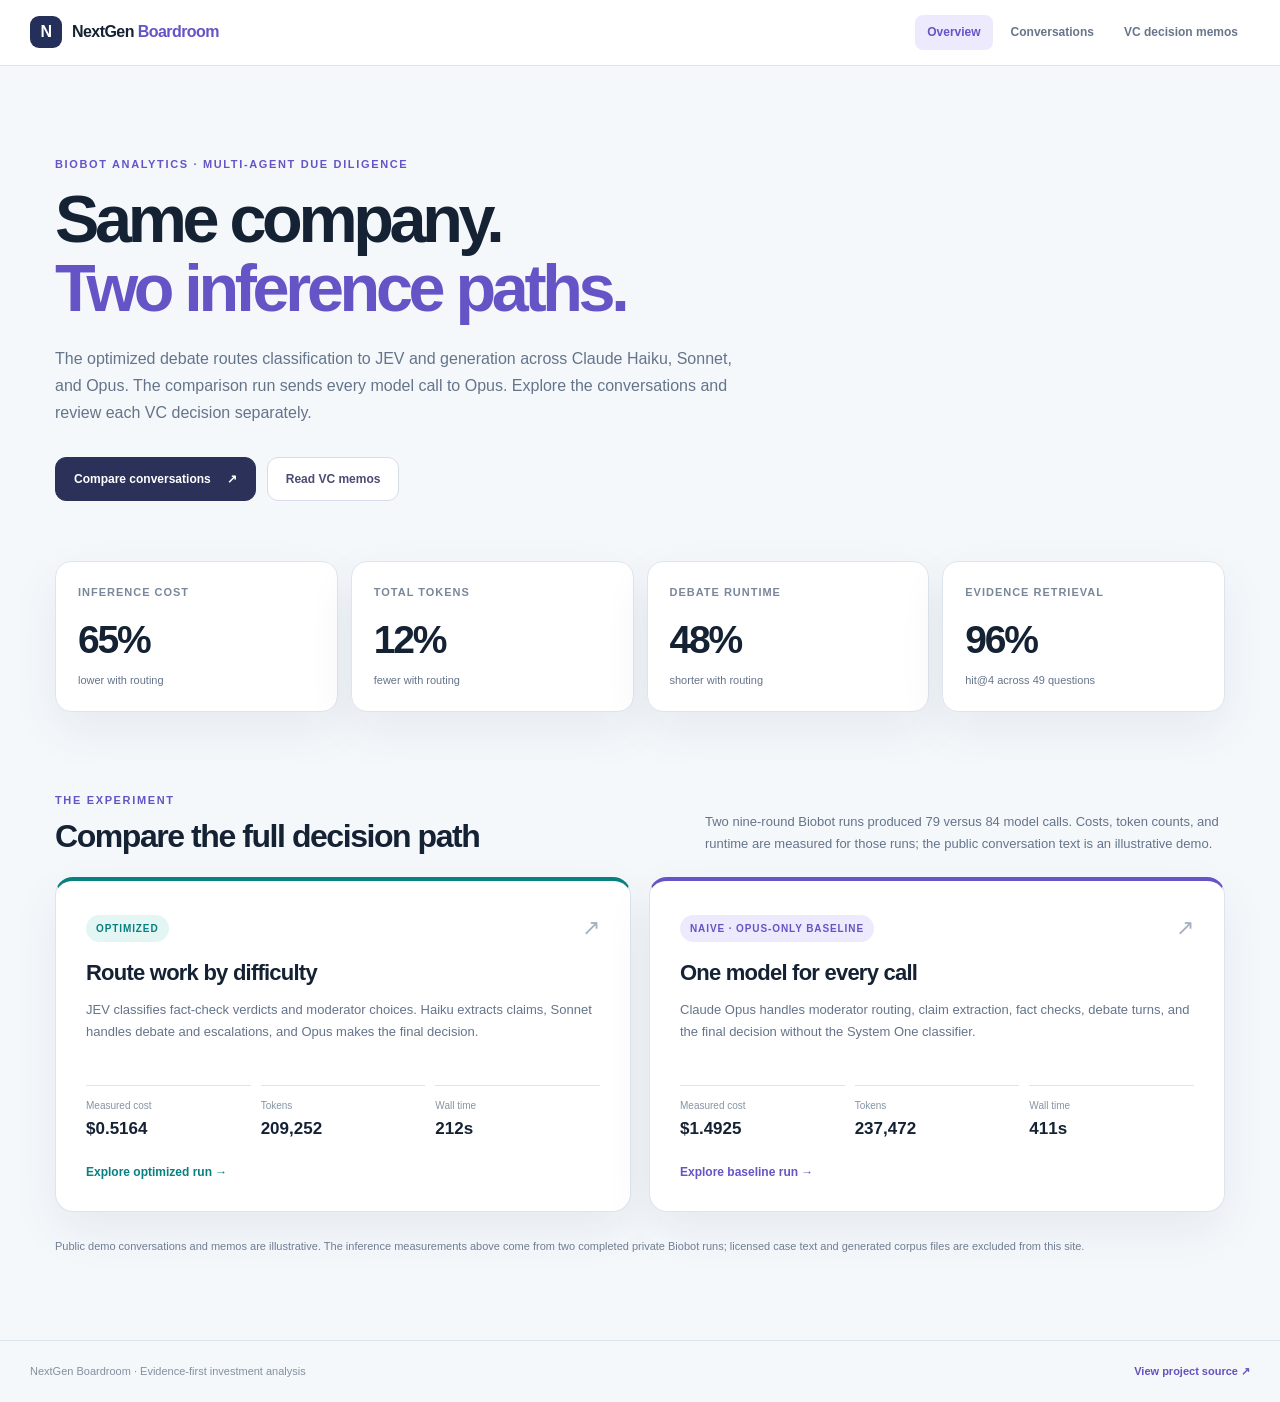
==== web/index.html @ d2ac89bc "Move licensed case assets outside published site and compare Biobot runs" ====
<!doctype html>
<html lang="en">
<head>
  <meta charset="utf-8">
  <meta name="viewport" content="width=device-width, initial-scale=1">
  <meta name="description" content="Compare optimized and Opus-only multi-agent investment debates for Biobot Analytics.">
  <title>NextGen Boardroom · Biobot comparison</title>
  <link rel="stylesheet" href="style.css">
</head>
<body>
  <header class="site-header">
    <div class="header-inner">
      <a class="brand" href="index.html"><span class="brand-mark">N</span><span>NextGen <b>Boardroom</b></span></a>
      <nav aria-label="Main navigation"><a class="active" href="index.html">Overview</a><a href="biobot.html">Conversations</a><a href="decision-memo.html">VC decision memos</a></nav>
    </div>
  </header>
  <main class="layout">
    <section class="hero">
      <div class="eyebrow">BIOBOT ANALYTICS · MULTI-AGENT DUE DILIGENCE</div>
      <h1>Same company.<br><span>Two inference paths.</span></h1>
      <p>The optimized debate routes classification to JEV and generation across Claude Haiku, Sonnet, and Opus. The comparison run sends every model call to Opus. Explore the conversations and review each VC decision separately.</p>
      <div class="hero-actions"><a class="button primary" href="biobot.html">Compare conversations <span aria-hidden="true">↗</span></a><a class="button secondary" href="decision-memo.html">Read VC memos</a></div>
    </section>
    <section class="metrics-grid" aria-label="Measured inference comparison">
      <div class="metric"><span>Inference cost</span><strong>65%</strong><small>lower with routing</small></div>
      <div class="metric"><span>Total tokens</span><strong>12%</strong><small>fewer with routing</small></div>
      <div class="metric"><span>Debate runtime</span><strong>48%</strong><small>shorter with routing</small></div>
      <div class="metric"><span>Evidence retrieval</span><strong>96%</strong><small>hit@4 across 49 questions</small></div>
    </section>
    <section class="section-intro"><div><div class="eyebrow">THE EXPERIMENT</div><h2>Compare the full decision path</h2></div><p>Two nine-round Biobot runs produced 79 versus 84 model calls. Costs, token counts, and runtime are measured for those runs; the public conversation text is an illustrative demo.</p></section>
    <section class="path-grid" aria-label="Inference profiles">
      <article class="path-card optimized"><div class="path-top"><span class="tag">OPTIMIZED</span><span class="path-icon" aria-hidden="true">↗</span></div><h3>Route work by difficulty</h3><p>JEV classifies fact-check verdicts and moderator choices. Haiku extracts claims, Sonnet handles debate and escalations, and Opus makes the final decision.</p><div class="path-stats"><div><span>Measured cost</span><b>$0.5164</b></div><div><span>Tokens</span><b>209,252</b></div><div><span>Wall time</span><b>212s</b></div></div><a href="biobot.html#optimized">Explore optimized run →</a></article>
      <article class="path-card baseline"><div class="path-top"><span class="tag">NAIVE · OPUS-ONLY BASELINE</span><span class="path-icon" aria-hidden="true">↗</span></div><h3>One model for every call</h3><p>Claude Opus handles moderator routing, claim extraction, fact checks, debate turns, and the final decision without the System One classifier.</p><div class="path-stats"><div><span>Measured cost</span><b>$1.4925</b></div><div><span>Tokens</span><b>237,472</b></div><div><span>Wall time</span><b>411s</b></div></div><a href="biobot.html#naive">Explore baseline run →</a></article>
    </section>
    <p class="disclosure">Public demo conversations and memos are illustrative. The inference measurements above come from two completed private Biobot runs; licensed case text and generated corpus files are excluded from this site.</p>
  </main>
  <footer class="site-footer"><span>NextGen Boardroom · Evidence-first investment analysis</span><a href="https://github.com/IshaPatro/MultiAgentsForMarketSizing">View project source ↗</a></footer>
</body>
</html>
---- web/style.css ----
:root{--ink:#142234;--muted:#64748b;--line:#dce5ee;--paper:#f5f8fb;--white:#fff;--violet:#6454c6;--violet-soft:#eeeafe;--teal:#087f81;--teal-soft:#e3f6f3;--shadow:0 18px 48px rgba(25,47,78,.07)}
*{box-sizing:border-box}
html{scroll-behavior:smooth}
body{margin:0;background:var(--paper);color:var(--ink);font:14px/1.55 Inter,ui-sans-serif,-apple-system,BlinkMacSystemFont,"Segoe UI",sans-serif}
a{color:inherit;text-decoration:none}a:hover{text-decoration:underline}
button,input,select{font:inherit}
.site-header{position:sticky;top:0;z-index:10;background:#ffffffed;backdrop-filter:blur(12px);border-bottom:1px solid var(--line)}
.header-inner{max-width:1510px;margin:auto;padding:15px 30px;display:flex;align-items:center;justify-content:space-between;gap:20px}
.brand{display:inline-flex;align-items:center;gap:10px;font-weight:750;font-size:16px;letter-spacing:-.035em;white-space:nowrap}
.brand b{color:var(--violet)}.brand-mark{display:grid;place-items:center;width:32px;height:32px;border-radius:9px;background:#25305a;color:white;font-weight:850}
nav{display:flex;align-items:center;gap:6px}nav a{font-size:12px;font-weight:700;color:#68768b;padding:8px 12px;border-radius:8px;white-space:nowrap}nav a:hover,nav a.active{color:var(--violet);background:var(--violet-soft);text-decoration:none}
.layout{max-width:1230px;margin:auto;padding:0 30px 84px}.layout.wide{max-width:1510px}
.hero{padding:90px 0 60px;max-width:780px}.eyebrow{font-size:11px;letter-spacing:.15em;text-transform:uppercase;font-weight:850;color:var(--violet)}
h1{font-size:clamp(43px,5.2vw,74px);line-height:1.04;letter-spacing:-.065em;margin:12px 0 22px}h1 span{color:var(--violet)}h2{font-size:32px;letter-spacing:-.045em;line-height:1.2;margin:8px 0 0}h3{font-size:22px;letter-spacing:-.035em;line-height:1.2;margin:15px 0 12px}
p{margin:0}.hero p,.page-intro p{max-width:700px;color:var(--muted);font-size:16px;line-height:1.7}
.hero-actions{display:flex;flex-wrap:wrap;gap:11px;margin-top:30px}.button{display:inline-flex;align-items:center;justify-content:center;gap:16px;padding:12px 18px;border-radius:11px;font-size:12px;font-weight:800;border:1px solid #d7dceb}.button:hover{text-decoration:none;transform:translateY(-1px)}.button.primary{background:#2c3159;color:white;border-color:#2c3159}.button.secondary{background:white;color:#4b4b73}
.metrics-grid{display:grid;grid-template-columns:repeat(4,1fr);gap:13px}.metric{background:white;border:1px solid var(--line);border-radius:16px;padding:22px;box-shadow:var(--shadow)}.metric span,.metric small{display:block}.metric span{font-size:11px;color:#79879a;text-transform:uppercase;letter-spacing:.09em;font-weight:800}.metric strong{display:block;font-size:39px;letter-spacing:-.055em;margin:9px 0 1px}.metric small{font-size:11px;color:var(--muted)}
.section-intro{display:flex;justify-content:space-between;align-items:end;gap:30px;margin:80px 0 22px}.section-intro p{max-width:520px;color:var(--muted);font-size:13px;line-height:1.7}
.path-grid,.comparison-grid{display:grid;grid-template-columns:repeat(2,minmax(0,1fr));gap:18px}.path-card,.run-panel,.memo-panel{background:white;border:1px solid var(--line);border-radius:18px;box-shadow:var(--shadow)}.path-card{padding:30px;min-height:335px;display:flex;flex-direction:column}.path-card.optimized,.run-panel.optimized,.memo-panel.optimized{border-top:4px solid var(--teal)}.path-card.baseline,.run-panel.baseline,.memo-panel.baseline{border-top:4px solid var(--violet)}.path-top{display:flex;align-items:center;justify-content:space-between}.tag{display:inline-block;border-radius:100px;background:var(--teal-soft);color:var(--teal);padding:6px 10px;font-size:10px;letter-spacing:.09em;font-weight:850}.baseline .tag{background:var(--violet-soft);color:var(--violet)}.path-icon{font-size:22px;color:#a5b1c1}.path-card p{color:var(--muted);font-size:13px;line-height:1.7}.path-stats{display:grid;grid-template-columns:repeat(3,1fr);gap:10px;margin-top:auto;padding:25px 0 20px}.path-stats div{border-top:1px solid var(--line);padding-top:12px}.path-stats span,.path-stats b{display:block}.path-stats span{font-size:10px;color:#8794a4}.path-stats b{font-size:17px;margin-top:3px}.path-card>a{font-size:12px;color:var(--violet);font-weight:800}.optimized.path-card>a{color:var(--teal)}
.disclosure{font-size:11px;color:#6f7e91;line-height:1.6}.layout>.disclosure:last-child{margin-top:26px}.banner{background:#eaf0f7;border:1px solid #d8e3ee;border-radius:11px;padding:12px 16px;margin:0 0 23px}
.site-footer{border-top:1px solid var(--line);padding:22px 30px;max-width:1510px;margin:auto;display:flex;align-items:center;justify-content:space-between;gap:20px;color:#8390a0;font-size:11px}.site-footer a{color:#6253bd;font-weight:750}
.page-intro{display:flex;justify-content:space-between;align-items:end;gap:30px;padding:62px 0 35px}.page-intro h1{font-size:clamp(38px,4.2vw,62px);margin-bottom:15px}.page-intro .button{flex:none}
.compare-controls{display:flex;align-items:center;gap:10px;margin:0 0 18px}.compare-controls label{font-size:11px;color:#6f7f92;font-weight:800}.compare-controls input,.compare-controls select{background:white;border:1px solid #cfdbe7;border-radius:9px;padding:9px 11px;color:var(--ink);outline:none}.compare-controls input{min-width:260px;flex:1}.compare-controls input:focus,.compare-controls select:focus{border-color:var(--violet);box-shadow:0 0 0 3px #6454c621}
.run-panel,.memo-panel{min-width:0;padding:24px}.run-heading{position:sticky;top:64px;z-index:2;margin:-24px -24px 20px;padding:22px 24px 17px;background:#fff;border-bottom:1px solid var(--line);border-radius:14px 14px 0 0}.run-heading h2{font-size:25px;margin:9px 0 6px}.run-heading p{color:var(--muted);font-size:12px}.run-metrics{display:grid;grid-template-columns:repeat(3,1fr);gap:8px;margin-top:16px}.run-metrics div{background:#f4f7fa;border-radius:8px;padding:9px 10px}.run-metrics span,.run-metrics b{display:block}.run-metrics span{color:#8997a7;text-transform:uppercase;font-weight:800;letter-spacing:.06em;font-size:9px}.run-metrics b{font-size:14px;margin-top:2px}
.round-title{display:flex;align-items:center;gap:10px;color:#8290a1;font-size:10px;font-weight:850;letter-spacing:.11em;text-transform:uppercase;margin:25px 0 13px}.round-title:after{content:"";height:1px;background:var(--line);flex:1}
.turn{border:1px solid #e3e9ef;border-radius:12px;padding:14px 15px;margin-bottom:10px;background:#fff}.turn[data-role="VC"]{background:#f5f9fa}.turn[data-role="DEVIL"]{background:#fff7f6}.turn[data-role="VC ASSISTANT"]{background:#f6faf4}.turn-header{display:flex;align-items:center;flex-wrap:wrap;gap:7px;margin-bottom:8px}.role-badge{font-size:10px;font-weight:850;letter-spacing:.04em;color:#fff;background:#597381;border-radius:6px;padding:3px 6px}.turn[data-role="CEO"] .role-badge{background:#6e5bc5}.turn[data-role="CFO"] .role-badge{background:#b28435}.turn[data-role="CTO"] .role-badge{background:#3974ae}.turn[data-role="DEVIL"] .role-badge{background:#cc6873}.turn[data-role="VC ASSISTANT"] .role-badge{background:#48916e}.turn-header .to,.turn-header .seq{color:#8794a4;font-size:10px}.turn-header .seq{margin-left:auto}.turn p{font-size:12px;color:#33445a;line-height:1.7;white-space:pre-wrap}.turn .topic{font-size:10px;color:#7c6cc5;font-weight:800;margin-bottom:7px}.turn details{border-top:1px solid var(--line);margin-top:10px;padding-top:9px;color:#64738a;font-size:11px}.turn summary{cursor:pointer;font-weight:800;color:#506079}.turn ul{margin:7px 0 0;padding-left:18px}.turn li{margin-bottom:5px}.verdict{font-size:10px;font-weight:850;text-transform:uppercase}.verdict.supported{color:#168966}.verdict.unverifiable{color:#a8782f}.verdict.contradicted,.verdict.miscalculated{color:#c94e60}.empty{padding:35px;background:#f8fafc;border:1px dashed #cad7e2;border-radius:12px;text-align:center;color:#79899b;font-size:12px}
.memo-panel{padding:28px}.memo-header{display:flex;align-items:start;justify-content:space-between;gap:16px;border-bottom:1px solid var(--line);padding-bottom:19px}.memo-header h2{font-size:26px}.memo-header p{font-size:11px;color:var(--muted);margin-top:5px}.decision-pill{border-radius:10px;padding:8px 11px;background:#e9f5f0;color:#15815e;font-weight:850;font-size:12px;text-transform:uppercase}.memo-section{margin-top:24px}.memo-section h3{font-size:14px;margin:0 0 10px;letter-spacing:0}.memo-section p,.memo-section li{color:#53647a;font-size:12px;line-height:1.7}.memo-section ul{padding-left:18px;margin:0}.memo-section li{margin-bottom:6px}.score-list{display:grid;gap:9px}.score-row{display:grid;grid-template-columns:120px 1fr 32px;align-items:center;gap:9px;font-size:11px;color:#5e6e83}.score-track{height:6px;border-radius:8px;background:#e9edf3;overflow:hidden}.score-track i{display:block;height:100%;background:var(--teal);border-radius:8px}.baseline .score-track i{background:var(--violet)}.memo-summary{padding:14px 16px;border-radius:10px;background:#f5f8fb;border:1px solid #e8edf2}.memo-summary strong{display:block;font-size:12px;margin-bottom:6px}.memo-summary p{font-size:12px;color:#53647a;line-height:1.7}
@media(max-width:950px){.metrics-grid{grid-template-columns:repeat(2,1fr)}.comparison-grid{grid-template-columns:1fr}.run-heading{position:static}.page-intro,.section-intro{align-items:start;flex-direction:column}.page-intro{padding-top:45px}}
@media(max-width:650px){.header-inner{padding:12px 17px;align-items:start;flex-direction:column;gap:8px}nav{width:100%;overflow-x:auto}nav a{font-size:11px;padding:6px 9px}.layout{padding:0 17px 56px}.hero{padding:57px 0 36px}h1{font-size:42px}.hero p,.page-intro p{font-size:14px}.metrics-grid,.path-grid{grid-template-columns:1fr}.metric{padding:17px}.section-intro{margin-top:55px}.compare-controls{flex-wrap:wrap}.compare-controls input{min-width:100%;order:1}.compare-controls select{order:2}.compare-controls label[for="role-filter"]{order:2}.run-panel,.memo-panel{padding:18px}.run-heading{margin:-18px -18px 20px;padding:18px}.site-footer{padding:20px 17px;align-items:start;flex-direction:column}}
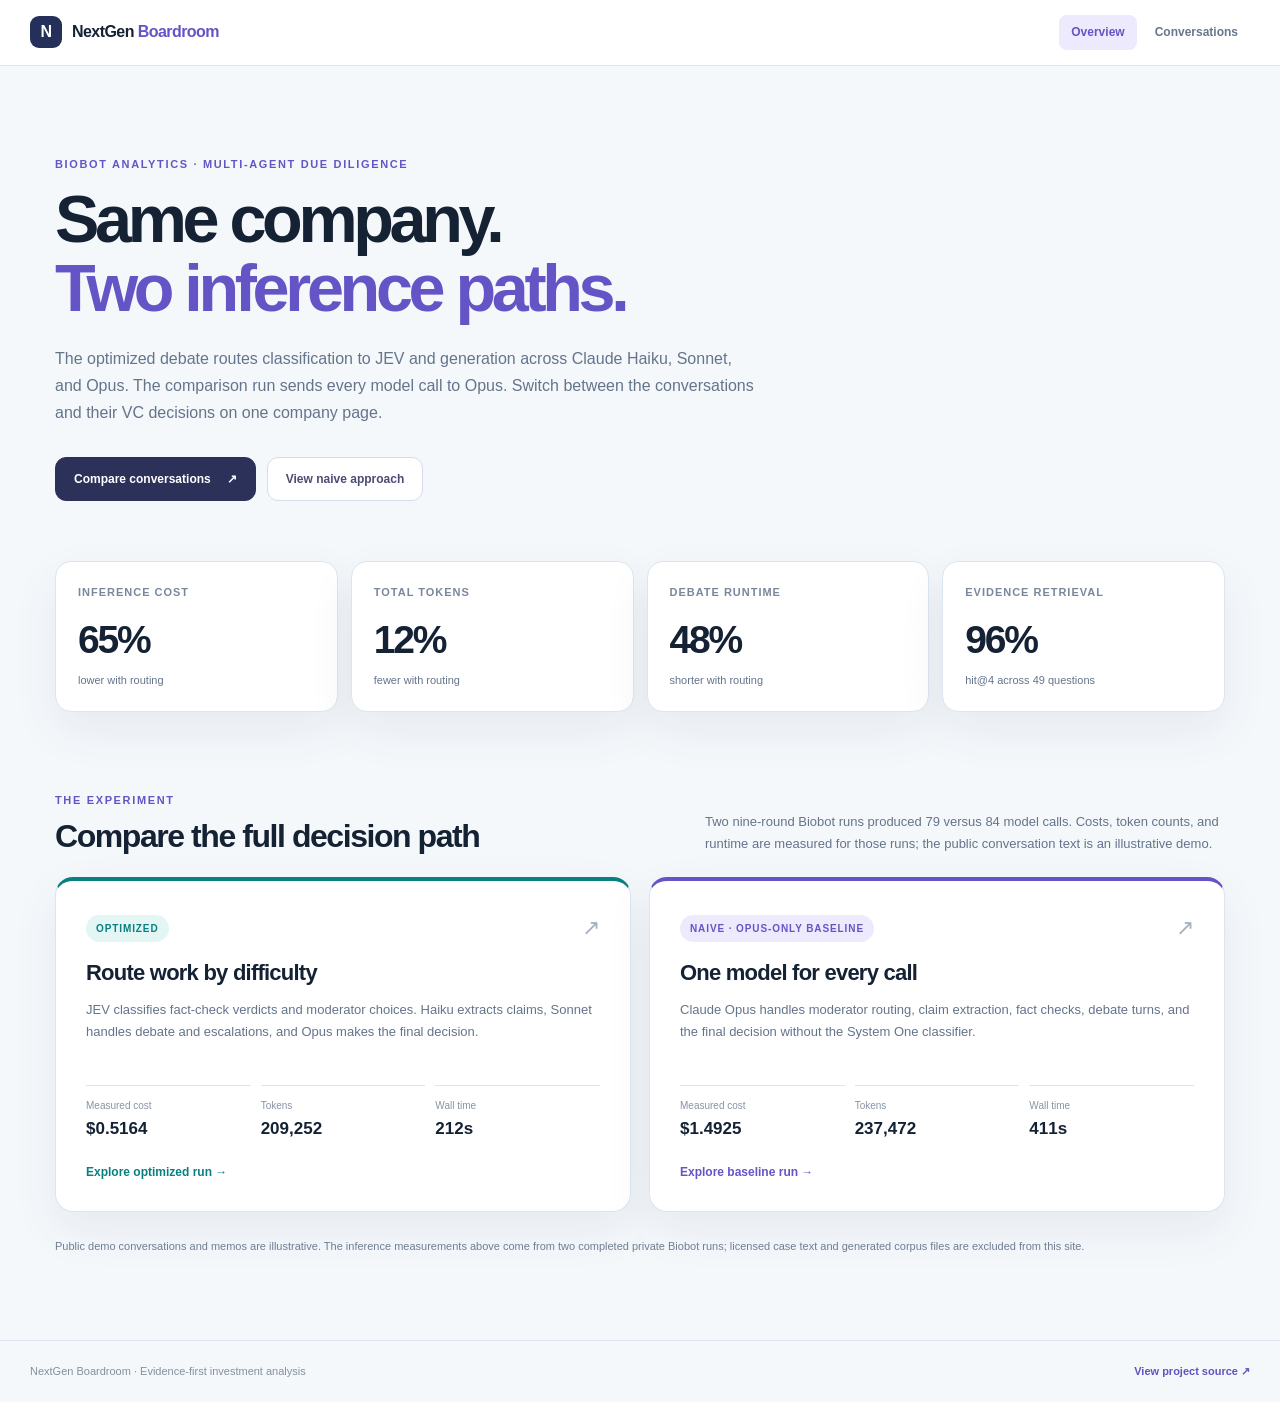
==== commit 61ee2a56: "Restore single-page Biobot boardroom with approach switch" ====
--- a/web/index.html
+++ b/web/index.html
@@ -11,15 +11,15 @@
   <header class="site-header">
     <div class="header-inner">
       <a class="brand" href="index.html"><span class="brand-mark">N</span><span>NextGen <b>Boardroom</b></span></a>
-      <nav aria-label="Main navigation"><a class="active" href="index.html">Overview</a><a href="biobot.html">Conversations</a><a href="decision-memo.html">VC decision memos</a></nav>
+      <nav aria-label="Main navigation"><a class="active" href="index.html">Overview</a><a href="biobot.html">Conversations</a></nav>
     </div>
   </header>
   <main class="layout">
     <section class="hero">
       <div class="eyebrow">BIOBOT ANALYTICS · MULTI-AGENT DUE DILIGENCE</div>
       <h1>Same company.<br><span>Two inference paths.</span></h1>
-      <p>The optimized debate routes classification to JEV and generation across Claude Haiku, Sonnet, and Opus. The comparison run sends every model call to Opus. Explore the conversations and review each VC decision separately.</p>
-      <div class="hero-actions"><a class="button primary" href="biobot.html">Compare conversations <span aria-hidden="true">↗</span></a><a class="button secondary" href="decision-memo.html">Read VC memos</a></div>
+      <p>The optimized debate routes classification to JEV and generation across Claude Haiku, Sonnet, and Opus. The comparison run sends every model call to Opus. Switch between the conversations and their VC decisions on one company page.</p>
+      <div class="hero-actions"><a class="button primary" href="biobot.html">Compare conversations <span aria-hidden="true">↗</span></a><a class="button secondary" href="biobot.html#naive">View naive approach</a></div>
     </section>
     <section class="metrics-grid" aria-label="Measured inference comparison">
       <div class="metric"><span>Inference cost</span><strong>65%</strong><small>lower with routing</small></div>
--- a/web/style.css
+++ b/web/style.css
@@ -27,3 +27,19 @@
 .memo-panel{padding:28px}.memo-header{display:flex;align-items:start;justify-content:space-between;gap:16px;border-bottom:1px solid var(--line);padding-bottom:19px}.memo-header h2{font-size:26px}.memo-header p{font-size:11px;color:var(--muted);margin-top:5px}.decision-pill{border-radius:10px;padding:8px 11px;background:#e9f5f0;color:#15815e;font-weight:850;font-size:12px;text-transform:uppercase}.memo-section{margin-top:24px}.memo-section h3{font-size:14px;margin:0 0 10px;letter-spacing:0}.memo-section p,.memo-section li{color:#53647a;font-size:12px;line-height:1.7}.memo-section ul{padding-left:18px;margin:0}.memo-section li{margin-bottom:6px}.score-list{display:grid;gap:9px}.score-row{display:grid;grid-template-columns:120px 1fr 32px;align-items:center;gap:9px;font-size:11px;color:#5e6e83}.score-track{height:6px;border-radius:8px;background:#e9edf3;overflow:hidden}.score-track i{display:block;height:100%;background:var(--teal);border-radius:8px}.baseline .score-track i{background:var(--violet)}.memo-summary{padding:14px 16px;border-radius:10px;background:#f5f8fb;border:1px solid #e8edf2}.memo-summary strong{display:block;font-size:12px;margin-bottom:6px}.memo-summary p{font-size:12px;color:#53647a;line-height:1.7}
 @media(max-width:950px){.metrics-grid{grid-template-columns:repeat(2,1fr)}.comparison-grid{grid-template-columns:1fr}.run-heading{position:static}.page-intro,.section-intro{align-items:start;flex-direction:column}.page-intro{padding-top:45px}}
 @media(max-width:650px){.header-inner{padding:12px 17px;align-items:start;flex-direction:column;gap:8px}nav{width:100%;overflow-x:auto}nav a{font-size:11px;padding:6px 9px}.layout{padding:0 17px 56px}.hero{padding:57px 0 36px}h1{font-size:42px}.hero p,.page-intro p{font-size:14px}.metrics-grid,.path-grid{grid-template-columns:1fr}.metric{padding:17px}.section-intro{margin-top:55px}.compare-controls{flex-wrap:wrap}.compare-controls input{min-width:100%;order:1}.compare-controls select{order:2}.compare-controls label[for="role-filter"]{order:2}.run-panel,.memo-panel{padding:18px}.run-heading{margin:-18px -18px 20px;padding:18px}.site-footer{padding:20px 17px;align-items:start;flex-direction:column}}
+/* One-company boardroom: profiles and comparison / conversation / VC memo. */
+.boardroom-shell{max-width:1700px;min-height:100vh;margin:auto;display:grid;grid-template-columns:250px minmax(0,1fr) 320px;background:var(--paper)}
+.boardroom-side,.boardroom-insight{background:#fff;position:sticky;top:0;height:100vh;overflow:auto}
+.boardroom-side{border-right:1px solid var(--line);padding:27px 18px}.boardroom-insight{border-left:1px solid var(--line);padding:29px 20px}
+.boardroom-brand{display:flex;align-items:center;gap:10px;margin:0 6px 27px;text-decoration:none}.boardroom-brand strong{font-size:14px;letter-spacing:-.035em}.boardroom-brand em{font-style:normal;color:var(--violet)}.boardroom-brand small{display:block;font-size:10px;color:#98a4b1}
+.company-card{background:linear-gradient(145deg,#2b315b,#575387);color:#fff;padding:20px 18px;border-radius:17px;box-shadow:0 14px 25px #38375924}.company-card .eyebrow{font-size:10px;color:#d2cef7}.company-card h2{font-size:22px;margin:18px 0 5px;color:#fff}.company-card p{font-size:11px;color:#dad9ec}
+.sidebar-section{margin-top:26px}.sidebar-section h3{font-size:10px;letter-spacing:.14em;color:#96a1b2;margin:0 7px 12px}.agent-roster{display:grid;gap:11px}.roster-row{display:flex;align-items:center;gap:9px;padding:0 5px}.roster-row strong,.roster-row small{display:block}.roster-row strong{font-size:11px}.roster-row small{font-size:10px;color:#98a5b4}.agent-avatar{display:grid;place-items:center;flex:none;width:34px;height:34px;border-radius:11px;background:#e6f3f1;color:#147d78;font-weight:850;font-size:13px}.agent-avatar[data-role="CEO"]{background:#f0eafd;color:#6b53b6}.agent-avatar[data-role="CFO"]{background:#fff1dc;color:#ad7923}.agent-avatar[data-role="CTO"]{background:#e6f0fb;color:#3476ae}.agent-avatar[data-role="DEVIL"]{background:#fff0f0;color:#c6636d}.agent-avatar[data-role="MODERATOR"],.agent-avatar[data-role="VC ASSISTANT"]{background:#edf1f7;color:#586b86}
+.profile-table{width:100%;border-collapse:collapse;font-size:10px}.profile-table th,.profile-table td{padding:9px 4px;border-bottom:1px solid #e9edf2;text-align:right}.profile-table th:first-child{text-align:left}.profile-table thead th{color:#8996a6;font-size:9px}.profile-table tbody th{color:#6f7d8f;font-weight:650}.profile-table td{font-weight:750;color:#314257}.sidebar-footnote{font-size:10px;color:#9ba7b4;line-height:1.5;margin:11px 5px}.back-link{display:block;border-top:1px solid var(--line);font-size:11px;color:var(--violet);font-weight:750;margin-top:28px;padding:16px 5px}
+.boardroom-main{min-width:0;padding:29px clamp(22px,3.2vw,52px) 70px}.boardroom-topline{display:flex;align-items:center;justify-content:space-between;gap:10px;color:#9aa6b4;font-weight:800;font-size:10px;letter-spacing:.04em}.saved-pill{border:1px solid #dfe5ed;background:white;padding:6px 10px;border-radius:20px;color:#7e8c9e;white-space:nowrap}.boardroom-hero{margin:39px 0 26px}.boardroom-hero h1{font-size:clamp(33px,3.2vw,49px);margin:8px 0 10px}.boardroom-hero p{font-size:13px;color:#758397}.boardroom-main .banner{margin-bottom:21px}
+.profile-switch{display:flex;gap:8px;align-items:center;flex-wrap:wrap;border:0;padding:0;margin:0 0 23px}.profile-switch legend{font-size:11px;color:#738196;font-weight:800;margin-bottom:8px}.profile-switch label{cursor:pointer;position:relative}.profile-switch input{position:absolute;opacity:0;inset:0}.profile-switch label span{display:flex;align-items:center;gap:8px;background:#fff;border:1px solid #dce3ed;border-radius:11px;padding:9px 13px;font-size:12px;font-weight:850;color:#596a80}.profile-switch label small{font-size:10px;font-weight:650;color:#94a1b0}.profile-switch input:checked+span{color:#075f62;background:#e6f5f2;border-color:#77bcb4;box-shadow:0 0 0 2px #77bcb422}.profile-switch input:focus-visible+span{outline:3px solid #9a8bec;outline-offset:2px}
+.conversation-summary{display:grid;grid-template-columns:repeat(4,minmax(0,1fr));gap:10px}.conversation-summary>div{background:white;border:1px solid #e5ebf2;border-radius:14px;padding:14px 15px;min-width:0}.conversation-summary small,.conversation-summary strong{display:block}.conversation-summary small{font-size:9px;color:#99a5b4;letter-spacing:.09em;text-transform:uppercase;font-weight:850}.conversation-summary strong{font-size:20px;margin-top:7px;line-height:1.2;letter-spacing:-.035em}.conversation-toolbar{display:flex;align-items:end;justify-content:space-between;gap:14px;margin:29px 0 13px}.conversation-toolbar h2{font-size:18px;margin:0 0 3px}.conversation-toolbar p{font-size:11px;color:#95a1b0}.conversation-tools{display:flex;gap:7px}.conversation-tools input,.conversation-tools select{border:1px solid #dfe6ef;border-radius:9px;background:#fff;padding:8px 10px;font-size:11px;color:#596a80}.conversation-tools input{width:165px}.conversation-tools input:focus,.conversation-tools select:focus{outline:2px solid #a69be8}
+.boardroom-chat{background:white;border:1px solid #e4eaf1;border-radius:18px;box-shadow:var(--shadow);overflow:hidden}.round-divider{display:flex;align-items:center;gap:12px;text-transform:uppercase;letter-spacing:.14em;font-size:9px;font-weight:850;color:#a5afbb;padding:22px 28px 12px}.round-divider:before,.round-divider:after{content:"";height:1px;flex:1;background:#edf0f4}.boardroom-turn{display:flex;gap:11px;padding:13px 25px 17px}.boardroom-turn+.boardroom-turn{border-top:1px solid #f1f3f6}.turn-body{min-width:0;flex:1}.turn-header{display:flex;align-items:center;gap:7px;flex-wrap:wrap;margin-bottom:8px}.turn-header strong{font-size:12px}.turn-header span,.turn-header small{font-size:10px;color:#a0aab7}.turn-header small{margin-left:auto}.turn-topic{font-size:10px;color:#7664bd;font-weight:750;margin-bottom:6px}.turn-bubble{font-size:12px;line-height:1.7;color:#435167;background:#f5f7fa;border-radius:3px 12px 12px;padding:13px 15px;white-space:pre-wrap;overflow-wrap:anywhere}.boardroom-turn[data-role="VC"] .turn-bubble{background:#eaf7f5}.boardroom-turn[data-role="CEO"] .turn-bubble{background:#f2effd}.boardroom-turn[data-role="CFO"] .turn-bubble{background:#fff5e8}.boardroom-turn[data-role="CTO"] .turn-bubble{background:#ecf3fc}.boardroom-turn[data-role="DEVIL"] .turn-bubble{background:#fff0f0}.turn-support{font-size:11px;color:#64738a;margin-top:9px;border:1px solid #e8ebf2;border-radius:9px;padding:7px 11px}.turn-support summary{font-weight:800;cursor:pointer;color:#695bb0}.turn-support ul{padding-left:18px;margin:7px 0}.turn-support li{margin:4px 0}.chat-footer{padding:14px 22px;background:#fafbfd;border-top:1px solid var(--line);color:#9aa6b3;font-size:10px}
+.boardroom-insight>.eyebrow{font-size:10px;color:#929dad}.boardroom-insight>h2{font-size:19px;margin:5px 0 18px}.decision-card{background:linear-gradient(145deg,#292e52,#444574);color:white;border-radius:17px;padding:18px;box-shadow:0 13px 22px #292d5123}.decision-card .eyebrow{color:#bfc2dc;font-size:9px}.decision-main{display:flex;align-items:center;justify-content:space-between;gap:8px;margin-top:14px}.decision-main strong{font-size:25px;line-height:1.1;letter-spacing:-.05em}.conviction-ring{position:relative;display:grid;place-items:center;width:52px;height:52px;border-radius:50%;background:conic-gradient(#a48ef5 var(--progress),#ffffff30 0);font-size:10px;font-weight:850;flex:none}.conviction-ring:before{content:"";position:absolute;inset:5px;border-radius:50%;background:#3d4069}.conviction-ring span{position:relative}.decision-card p{font-size:11px;color:#d2d3e9;line-height:1.6;margin-top:12px}.boardroom-insight .memo-section{margin-top:23px}.boardroom-insight .memo-section h3{font-size:12px;margin:0 0 11px}.boardroom-insight .memo-section li,.boardroom-insight .memo-section p{font-size:10px;line-height:1.6;color:#6f7f91}.boardroom-insight .score-list{gap:10px}.boardroom-insight .score-row{grid-template-columns:98px 1fr 27px;font-size:10px}.boardroom-insight .score-track{height:5px}.memo-note{font-size:10px;color:#a3afba;line-height:1.5;margin-top:19px}.insight-link{display:block;border:1px solid #e5e9f0;border-radius:9px;padding:9px 11px;color:var(--violet);font-size:10px;font-weight:800}
+@media(max-width:1280px){.boardroom-shell{grid-template-columns:220px minmax(0,1fr)}.boardroom-insight{grid-column:2;position:static;height:auto;border-left:0;border-top:1px solid var(--line)}.boardroom-insight .score-list{grid-template-columns:repeat(2,minmax(0,1fr))}}
+@media(max-width:830px){.boardroom-shell{display:block}.boardroom-side{position:static;height:auto;border-right:0;border-bottom:1px solid var(--line);padding:16px}.boardroom-brand{margin-bottom:12px}.company-card{padding:13px 15px}.company-card h2{margin:5px 0}.agent-roster{display:flex;flex-wrap:wrap;gap:8px}.roster-row{padding:0}.sidebar-section{margin-top:17px}.sidebar-section .profile-table{max-width:420px}.back-link{margin-top:14px}.boardroom-main{padding:23px 16px 45px}.boardroom-hero{margin:27px 0}.boardroom-insight{padding:23px 16px}}
+@media(max-width:620px){.conversation-summary{grid-template-columns:repeat(2,minmax(0,1fr))}.conversation-toolbar{display:block}.conversation-tools{margin-top:12px;flex-wrap:wrap}.conversation-tools input{flex:1;min-width:150px}.boardroom-turn{padding:12px;gap:8px}.boardroom-turn>.agent-avatar{width:30px;height:30px}.round-divider{padding:17px 12px 10px}.boardroom-topline{font-size:9px}.saved-pill{display:none}}
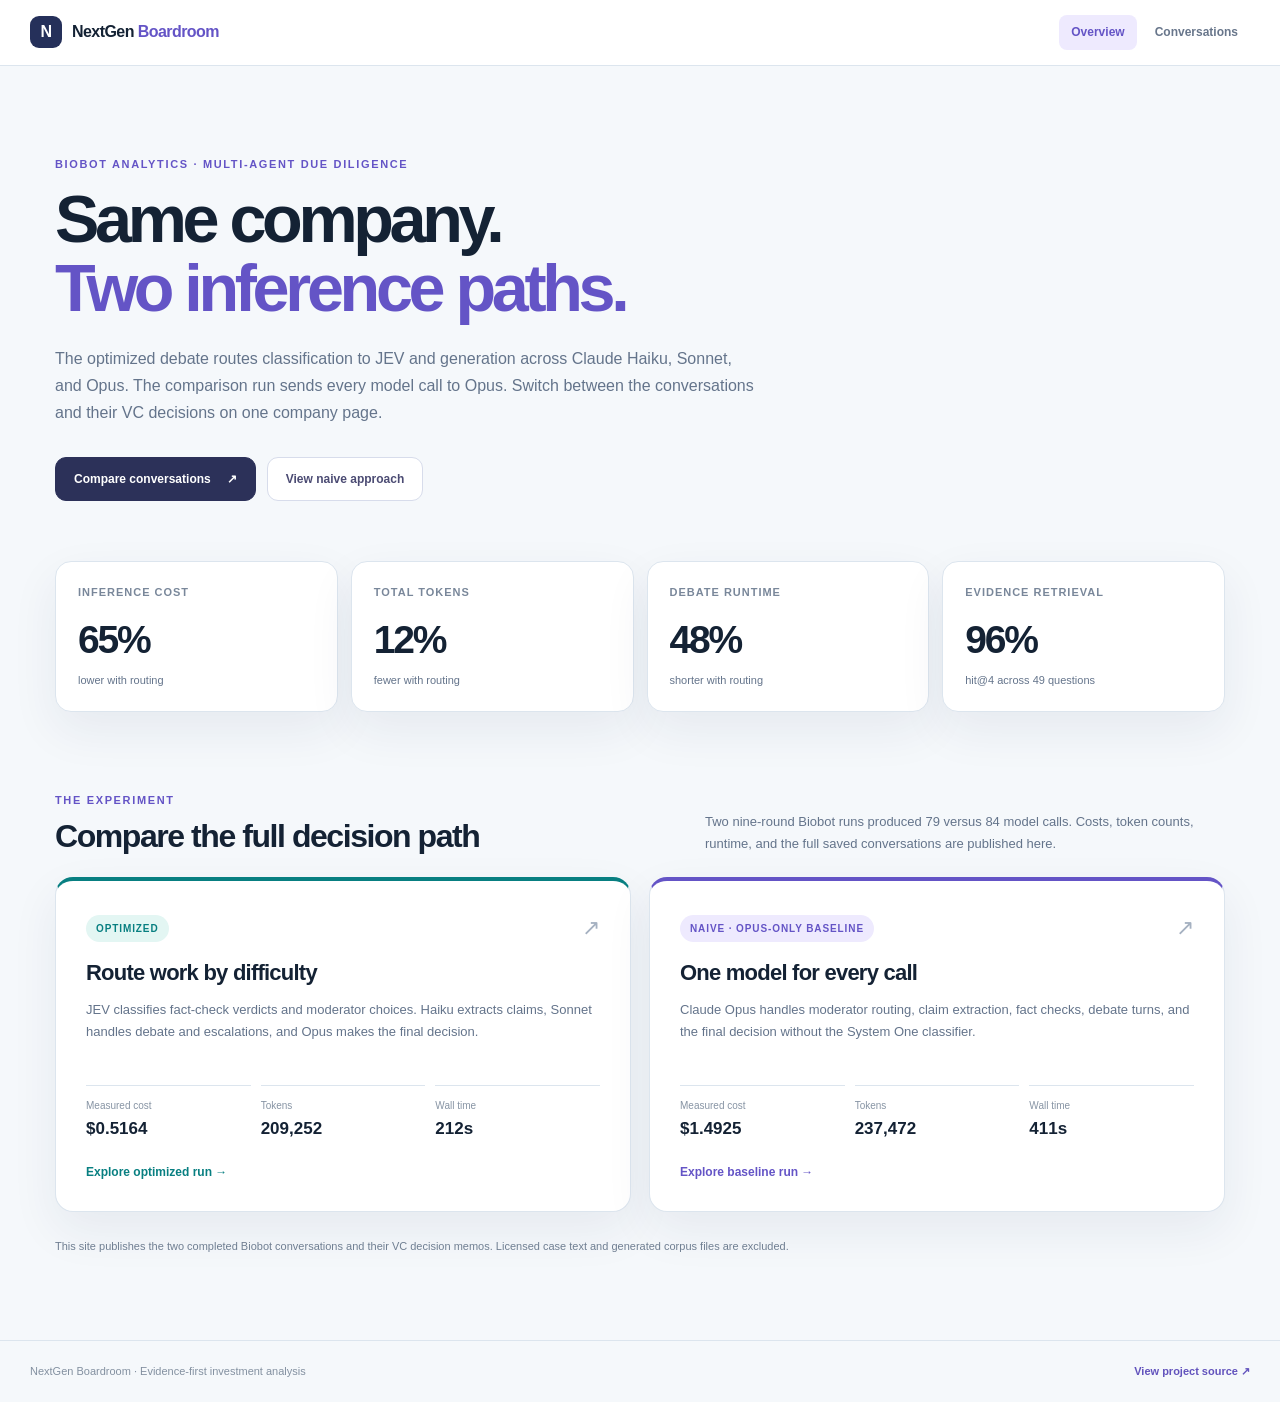
==== commit ca648248: "Publish complete Biobot debate conversations" ====
--- a/web/index.html
+++ b/web/index.html
@@ -27,12 +27,12 @@
       <div class="metric"><span>Debate runtime</span><strong>48%</strong><small>shorter with routing</small></div>
       <div class="metric"><span>Evidence retrieval</span><strong>96%</strong><small>hit@4 across 49 questions</small></div>
     </section>
-    <section class="section-intro"><div><div class="eyebrow">THE EXPERIMENT</div><h2>Compare the full decision path</h2></div><p>Two nine-round Biobot runs produced 79 versus 84 model calls. Costs, token counts, and runtime are measured for those runs; the public conversation text is an illustrative demo.</p></section>
+    <section class="section-intro"><div><div class="eyebrow">THE EXPERIMENT</div><h2>Compare the full decision path</h2></div><p>Two nine-round Biobot runs produced 79 versus 84 model calls. Costs, token counts, runtime, and the full saved conversations are published here.</p></section>
     <section class="path-grid" aria-label="Inference profiles">
       <article class="path-card optimized"><div class="path-top"><span class="tag">OPTIMIZED</span><span class="path-icon" aria-hidden="true">↗</span></div><h3>Route work by difficulty</h3><p>JEV classifies fact-check verdicts and moderator choices. Haiku extracts claims, Sonnet handles debate and escalations, and Opus makes the final decision.</p><div class="path-stats"><div><span>Measured cost</span><b>$0.5164</b></div><div><span>Tokens</span><b>209,252</b></div><div><span>Wall time</span><b>212s</b></div></div><a href="biobot.html#optimized">Explore optimized run →</a></article>
       <article class="path-card baseline"><div class="path-top"><span class="tag">NAIVE · OPUS-ONLY BASELINE</span><span class="path-icon" aria-hidden="true">↗</span></div><h3>One model for every call</h3><p>Claude Opus handles moderator routing, claim extraction, fact checks, debate turns, and the final decision without the System One classifier.</p><div class="path-stats"><div><span>Measured cost</span><b>$1.4925</b></div><div><span>Tokens</span><b>237,472</b></div><div><span>Wall time</span><b>411s</b></div></div><a href="biobot.html#naive">Explore baseline run →</a></article>
     </section>
-    <p class="disclosure">Public demo conversations and memos are illustrative. The inference measurements above come from two completed private Biobot runs; licensed case text and generated corpus files are excluded from this site.</p>
+    <p class="disclosure">This site publishes the two completed Biobot conversations and their VC decision memos. Licensed case text and generated corpus files are excluded.</p>
   </main>
   <footer class="site-footer"><span>NextGen Boardroom · Evidence-first investment analysis</span><a href="https://github.com/IshaPatro/MultiAgentsForMarketSizing">View project source ↗</a></footer>
 </body>
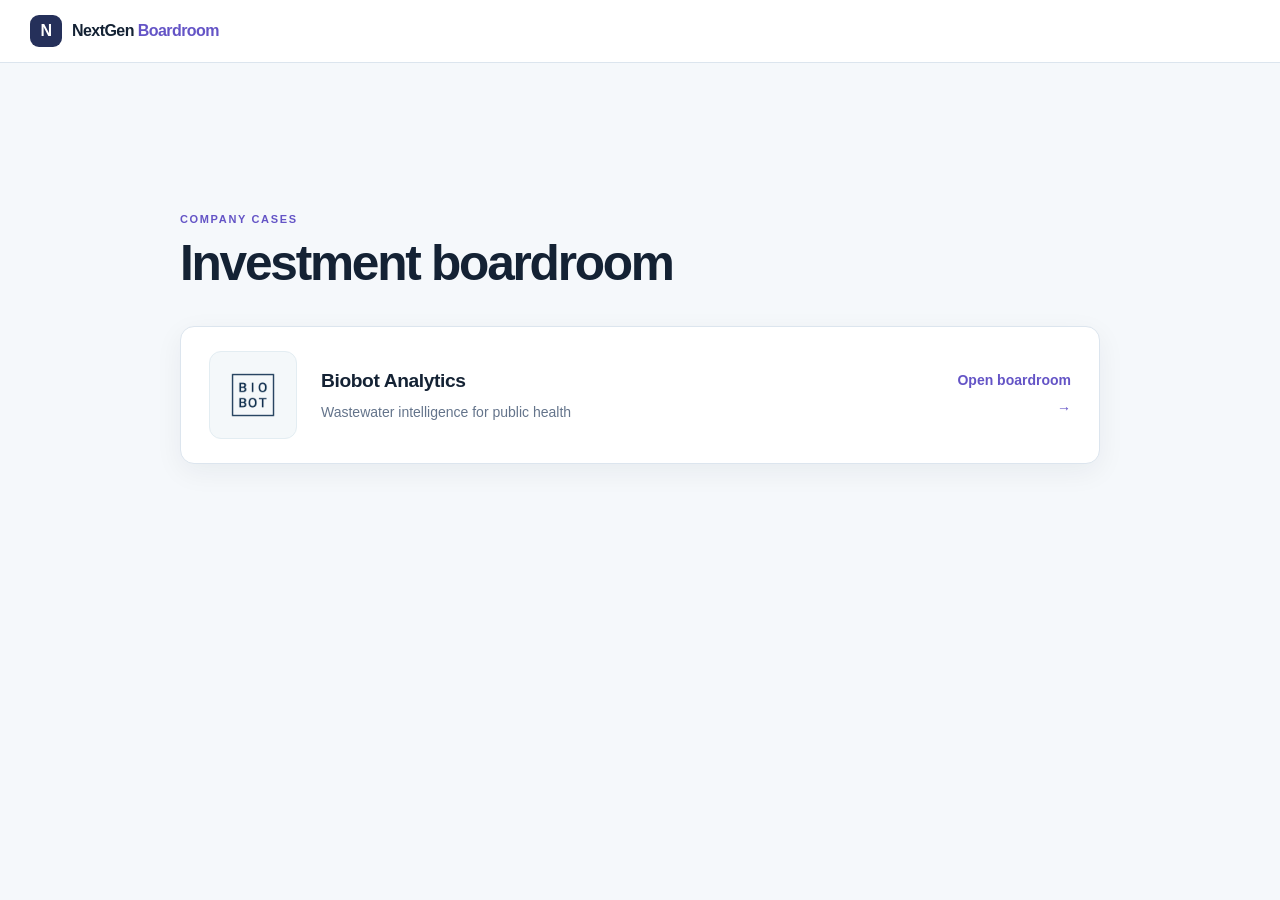
==== commit fb66d134: "update landing page" ====
--- a/web/index.html
+++ b/web/index.html
@@ -3,37 +3,34 @@
 <head>
   <meta charset="utf-8">
   <meta name="viewport" content="width=device-width, initial-scale=1">
-  <meta name="description" content="Compare optimized and Opus-only multi-agent investment debates for Biobot Analytics.">
-  <title>NextGen Boardroom · Biobot comparison</title>
+  <meta name="description" content="NextGen Boardroom company cases.">
+  <title>NextGen Boardroom</title>
   <link rel="stylesheet" href="style.css">
 </head>
 <body>
   <header class="site-header">
     <div class="header-inner">
-      <a class="brand" href="index.html"><span class="brand-mark">N</span><span>NextGen <b>Boardroom</b></span></a>
-      <nav aria-label="Main navigation"><a class="active" href="index.html">Overview</a><a href="biobot.html">Conversations</a></nav>
+      <a class="brand" href="index.html" aria-label="NextGen Boardroom home">
+        <span class="brand-mark">N</span>
+        <span>NextGen <b>Boardroom</b></span>
+      </a>
     </div>
   </header>
-  <main class="layout">
-    <section class="hero">
-      <div class="eyebrow">BIOBOT ANALYTICS · MULTI-AGENT DUE DILIGENCE</div>
-      <h1>Same company.<br><span>Two inference paths.</span></h1>
-      <p>The optimized debate routes classification to JEV and generation across Claude Haiku, Sonnet, and Opus. The comparison run sends every model call to Opus. Switch between the conversations and their VC decisions on one company page.</p>
-      <div class="hero-actions"><a class="button primary" href="biobot.html">Compare conversations <span aria-hidden="true">↗</span></a><a class="button secondary" href="biobot.html#naive">View naive approach</a></div>
-    </section>
-    <section class="metrics-grid" aria-label="Measured inference comparison">
-      <div class="metric"><span>Inference cost</span><strong>65%</strong><small>lower with routing</small></div>
-      <div class="metric"><span>Total tokens</span><strong>12%</strong><small>fewer with routing</small></div>
-      <div class="metric"><span>Debate runtime</span><strong>48%</strong><small>shorter with routing</small></div>
-      <div class="metric"><span>Evidence retrieval</span><strong>96%</strong><small>hit@4 across 49 questions</small></div>
-    </section>
-    <section class="section-intro"><div><div class="eyebrow">THE EXPERIMENT</div><h2>Compare the full decision path</h2></div><p>Two nine-round Biobot runs produced 79 versus 84 model calls. Costs, token counts, runtime, and the full saved conversations are published here.</p></section>
-    <section class="path-grid" aria-label="Inference profiles">
-      <article class="path-card optimized"><div class="path-top"><span class="tag">OPTIMIZED</span><span class="path-icon" aria-hidden="true">↗</span></div><h3>Route work by difficulty</h3><p>JEV classifies fact-check verdicts and moderator choices. Haiku extracts claims, Sonnet handles debate and escalations, and Opus makes the final decision.</p><div class="path-stats"><div><span>Measured cost</span><b>$0.5164</b></div><div><span>Tokens</span><b>209,252</b></div><div><span>Wall time</span><b>212s</b></div></div><a href="biobot.html#optimized">Explore optimized run →</a></article>
-      <article class="path-card baseline"><div class="path-top"><span class="tag">NAIVE · OPUS-ONLY BASELINE</span><span class="path-icon" aria-hidden="true">↗</span></div><h3>One model for every call</h3><p>Claude Opus handles moderator routing, claim extraction, fact checks, debate turns, and the final decision without the System One classifier.</p><div class="path-stats"><div><span>Measured cost</span><b>$1.4925</b></div><div><span>Tokens</span><b>237,472</b></div><div><span>Wall time</span><b>411s</b></div></div><a href="biobot.html#naive">Explore baseline run →</a></article>
-    </section>
-    <p class="disclosure">This site publishes the two completed Biobot conversations and their VC decision memos. Licensed case text and generated corpus files are excluded.</p>
+
+  <main class="company-directory">
+    <p class="eyebrow">COMPANY CASES</p>
+    <h1>Investment boardroom</h1>
+
+    <a class="company-list-card" href="biobot.html" aria-label="Open Biobot Analytics boardroom">
+      <span class="company-logo">
+        <img src="assets/biobot.webp" alt="Biobot Analytics logo">
+      </span>
+      <span class="company-list-content">
+        <span class="company-list-name">Biobot Analytics</span>
+        <span class="company-list-detail">Wastewater intelligence for public health</span>
+      </span>
+      <span class="company-list-action">Open boardroom <span aria-hidden="true">→</span></span>
+    </a>
   </main>
-  <footer class="site-footer"><span>NextGen Boardroom · Evidence-first investment analysis</span><a href="https://github.com/IshaPatro/MultiAgentsForMarketSizing">View project source ↗</a></footer>
 </body>
 </html>
--- a/web/style.css
+++ b/web/style.css
@@ -33,7 +33,7 @@
 .boardroom-side{border-right:1px solid var(--line);padding:27px 18px}.boardroom-insight{border-left:1px solid var(--line);padding:29px 20px}
 .boardroom-brand{display:flex;align-items:center;gap:10px;margin:0 6px 27px;text-decoration:none}.boardroom-brand strong{font-size:14px;letter-spacing:-.035em}.boardroom-brand em{font-style:normal;color:var(--violet)}.boardroom-brand small{display:block;font-size:10px;color:#98a4b1}
 .company-card{background:linear-gradient(145deg,#2b315b,#575387);color:#fff;padding:20px 18px;border-radius:17px;box-shadow:0 14px 25px #38375924}.company-card .eyebrow{font-size:10px;color:#d2cef7}.company-card h2{font-size:22px;margin:18px 0 5px;color:#fff}.company-card p{font-size:11px;color:#dad9ec}
-.sidebar-section{margin-top:26px}.sidebar-section h3{font-size:10px;letter-spacing:.14em;color:#96a1b2;margin:0 7px 12px}.agent-roster{display:grid;gap:11px}.roster-row{display:flex;align-items:center;gap:9px;padding:0 5px}.roster-row strong,.roster-row small{display:block}.roster-row strong{font-size:11px}.roster-row small{font-size:10px;color:#98a5b4}.agent-avatar{display:grid;place-items:center;flex:none;width:34px;height:34px;border-radius:11px;background:#e6f3f1;color:#147d78;font-weight:850;font-size:13px}.agent-avatar[data-role="CEO"]{background:#f0eafd;color:#6b53b6}.agent-avatar[data-role="CFO"]{background:#fff1dc;color:#ad7923}.agent-avatar[data-role="CTO"]{background:#e6f0fb;color:#3476ae}.agent-avatar[data-role="DEVIL"]{background:#fff0f0;color:#c6636d}.agent-avatar[data-role="MODERATOR"],.agent-avatar[data-role="VC ASSISTANT"]{background:#edf1f7;color:#586b86}
+.sidebar-section{margin-top:26px}.sidebar-section h3{font-size:10px;letter-spacing:.14em;color:#96a1b2;margin:0 7px 12px}.agent-roster{display:grid;gap:11px}.roster-row{display:flex;align-items:center;gap:9px;padding:0 5px}.roster-row strong,.roster-row small{display:block}.roster-row strong{font-size:11px}.roster-row small{font-size:10px;color:#98a5b4}.agent-avatar{display:grid;place-items:center;flex:none;width:42px;height:42px;border-radius:13px;overflow:hidden;background:#e6f3f1;color:#147d78;font-weight:850;font-size:13px;box-shadow:0 2px 8px #263b551a}.agent-avatar img{display:block;width:100%;height:100%;object-fit:cover}.boardroom-turn>.agent-avatar{width:44px;height:44px}.agent-avatar[data-role="CEO"]{background:#f0eafd;color:#6b53b6}.agent-avatar[data-role="CFO"]{background:#fff1dc;color:#ad7923}.agent-avatar[data-role="CTO"]{background:#e6f0fb;color:#3476ae}.agent-avatar[data-role="DEVIL"]{background:#fff0f0;color:#c6636d}.agent-avatar[data-role="MODERATOR"],.agent-avatar[data-role="VC ASSISTANT"]{background:#edf1f7;color:#586b86}
 .profile-table{width:100%;border-collapse:collapse;font-size:10px}.profile-table th,.profile-table td{padding:9px 4px;border-bottom:1px solid #e9edf2;text-align:right}.profile-table th:first-child{text-align:left}.profile-table thead th{color:#8996a6;font-size:9px}.profile-table tbody th{color:#6f7d8f;font-weight:650}.profile-table td{font-weight:750;color:#314257}.sidebar-footnote{font-size:10px;color:#9ba7b4;line-height:1.5;margin:11px 5px}.back-link{display:block;border-top:1px solid var(--line);font-size:11px;color:var(--violet);font-weight:750;margin-top:28px;padding:16px 5px}
 .boardroom-main{min-width:0;padding:29px clamp(22px,3.2vw,52px) 70px}.boardroom-topline{display:flex;align-items:center;justify-content:space-between;gap:10px;color:#9aa6b4;font-weight:800;font-size:10px;letter-spacing:.04em}.saved-pill{border:1px solid #dfe5ed;background:white;padding:6px 10px;border-radius:20px;color:#7e8c9e;white-space:nowrap}.boardroom-hero{margin:39px 0 26px}.boardroom-hero h1{font-size:clamp(33px,3.2vw,49px);margin:8px 0 10px}.boardroom-hero p{font-size:13px;color:#758397}.boardroom-main .banner{margin-bottom:21px}
 .profile-switch{display:flex;gap:8px;align-items:center;flex-wrap:wrap;border:0;padding:0;margin:0 0 23px}.profile-switch legend{font-size:11px;color:#738196;font-weight:800;margin-bottom:8px}.profile-switch label{cursor:pointer;position:relative}.profile-switch input{position:absolute;opacity:0;inset:0}.profile-switch label span{display:flex;align-items:center;gap:8px;background:#fff;border:1px solid #dce3ed;border-radius:11px;padding:9px 13px;font-size:12px;font-weight:850;color:#596a80}.profile-switch label small{font-size:10px;font-weight:650;color:#94a1b0}.profile-switch input:checked+span{color:#075f62;background:#e6f5f2;border-color:#77bcb4;box-shadow:0 0 0 2px #77bcb422}.profile-switch input:focus-visible+span{outline:3px solid #9a8bec;outline-offset:2px}
@@ -42,4 +42,13 @@
 .boardroom-insight>.eyebrow{font-size:10px;color:#929dad}.boardroom-insight>h2{font-size:19px;margin:5px 0 18px}.decision-card{background:linear-gradient(145deg,#292e52,#444574);color:white;border-radius:17px;padding:18px;box-shadow:0 13px 22px #292d5123}.decision-card .eyebrow{color:#bfc2dc;font-size:9px}.decision-main{display:flex;align-items:center;justify-content:space-between;gap:8px;margin-top:14px}.decision-main strong{font-size:25px;line-height:1.1;letter-spacing:-.05em}.conviction-ring{position:relative;display:grid;place-items:center;width:52px;height:52px;border-radius:50%;background:conic-gradient(#a48ef5 var(--progress),#ffffff30 0);font-size:10px;font-weight:850;flex:none}.conviction-ring:before{content:"";position:absolute;inset:5px;border-radius:50%;background:#3d4069}.conviction-ring span{position:relative}.decision-card p{font-size:11px;color:#d2d3e9;line-height:1.6;margin-top:12px}.boardroom-insight .memo-section{margin-top:23px}.boardroom-insight .memo-section h3{font-size:12px;margin:0 0 11px}.boardroom-insight .memo-section li,.boardroom-insight .memo-section p{font-size:10px;line-height:1.6;color:#6f7f91}.boardroom-insight .score-list{gap:10px}.boardroom-insight .score-row{grid-template-columns:98px 1fr 27px;font-size:10px}.boardroom-insight .score-track{height:5px}.memo-note{font-size:10px;color:#a3afba;line-height:1.5;margin-top:19px}.insight-link{display:block;border:1px solid #e5e9f0;border-radius:9px;padding:9px 11px;color:var(--violet);font-size:10px;font-weight:800}
 @media(max-width:1280px){.boardroom-shell{grid-template-columns:220px minmax(0,1fr)}.boardroom-insight{grid-column:2;position:static;height:auto;border-left:0;border-top:1px solid var(--line)}.boardroom-insight .score-list{grid-template-columns:repeat(2,minmax(0,1fr))}}
 @media(max-width:830px){.boardroom-shell{display:block}.boardroom-side{position:static;height:auto;border-right:0;border-bottom:1px solid var(--line);padding:16px}.boardroom-brand{margin-bottom:12px}.company-card{padding:13px 15px}.company-card h2{margin:5px 0}.agent-roster{display:flex;flex-wrap:wrap;gap:8px}.roster-row{padding:0}.sidebar-section{margin-top:17px}.sidebar-section .profile-table{max-width:420px}.back-link{margin-top:14px}.boardroom-main{padding:23px 16px 45px}.boardroom-hero{margin:27px 0}.boardroom-insight{padding:23px 16px}}
-@media(max-width:620px){.conversation-summary{grid-template-columns:repeat(2,minmax(0,1fr))}.conversation-toolbar{display:block}.conversation-tools{margin-top:12px;flex-wrap:wrap}.conversation-tools input{flex:1;min-width:150px}.boardroom-turn{padding:12px;gap:8px}.boardroom-turn>.agent-avatar{width:30px;height:30px}.round-divider{padding:17px 12px 10px}.boardroom-topline{font-size:9px}.saved-pill{display:none}}
+@media(max-width:620px){.conversation-summary{grid-template-columns:repeat(2,minmax(0,1fr))}.conversation-toolbar{display:block}.conversation-tools{margin-top:12px;flex-wrap:wrap}.conversation-tools input{flex:1;min-width:150px}.boardroom-turn{padding:12px;gap:8px}.boardroom-turn>.agent-avatar{width:36px;height:36px}.round-divider{padding:17px 12px 10px}.boardroom-topline{font-size:9px}.saved-pill{display:none}}
+
+/* Company directory */
+.company-directory{width:min(920px,calc(100% - 48px));min-height:calc(100vh - 72px);margin:0 auto;padding:clamp(72px,14vw,148px) 0 80px}
+.company-directory h1{margin:10px 0 36px;font-size:clamp(2rem,4vw,3.1rem);letter-spacing:-.045em}
+.company-list-card{display:grid;grid-template-columns:88px minmax(0,1fr) auto;align-items:center;gap:24px;padding:24px 28px;color:inherit;text-decoration:none;background:#fff;border:1px solid var(--line);border-radius:14px;box-shadow:0 8px 28px rgba(20,39,57,.06);transition:border-color 160ms ease,box-shadow 160ms ease,transform 160ms ease}
+.company-list-card:hover,.company-list-card:focus-visible{border-color:var(--violet);box-shadow:0 14px 34px rgba(20,39,57,.12);transform:translateY(-2px);text-decoration:none}
+.company-logo{display:grid;width:88px;height:88px;place-items:center;padding:14px;background:#f4f8fa;border:1px solid #e3edf2;border-radius:12px}.company-logo img{display:block;max-width:100%;max-height:100%;object-fit:contain}
+.company-list-content,.company-list-action{display:grid;gap:6px}.company-list-name{font-size:1.2rem;font-weight:750;letter-spacing:-.02em}.company-list-detail{color:var(--muted)}.company-list-action{color:var(--violet);font-weight:700;text-align:right;white-space:nowrap}
+@media(max-width:620px){.company-directory{width:min(100% - 32px,920px)}.company-list-card{grid-template-columns:64px minmax(0,1fr);gap:16px;padding:18px}.company-logo{width:64px;height:64px;padding:10px}.company-list-action{grid-column:2;justify-self:start;text-align:left}}
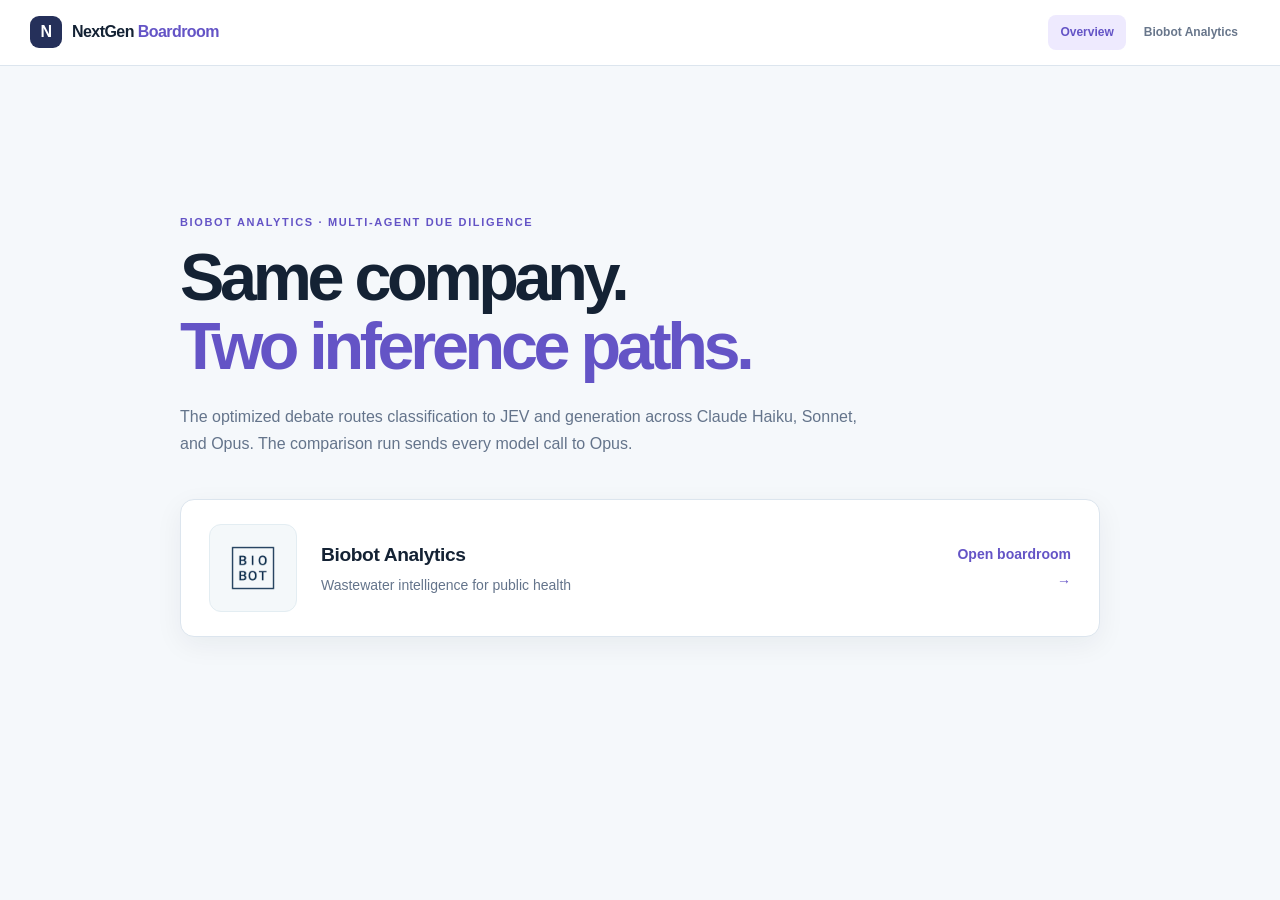
==== commit 83d1f400: "updated landing page" ====
--- a/web/index.html
+++ b/web/index.html
@@ -3,8 +3,8 @@
 <head>
   <meta charset="utf-8">
   <meta name="viewport" content="width=device-width, initial-scale=1">
-  <meta name="description" content="NextGen Boardroom company cases.">
-  <title>NextGen Boardroom</title>
+  <meta name="description" content="Compare optimized and Opus-only multi-agent investment debates for Biobot Analytics.">
+  <title>NextGen Boardroom · Biobot comparison</title>
   <link rel="stylesheet" href="style.css">
 </head>
 <body>
@@ -14,12 +14,19 @@
         <span class="brand-mark">N</span>
         <span>NextGen <b>Boardroom</b></span>
       </a>
+      <nav aria-label="Main navigation">
+        <a class="active" href="index.html">Overview</a>
+        <a href="biobot.html">Biobot Analytics</a>
+      </nav>
     </div>
   </header>
 
   <main class="company-directory">
-    <p class="eyebrow">COMPANY CASES</p>
-    <h1>Investment boardroom</h1>
+    <section class="landing-hero">
+      <div class="eyebrow">BIOBOT ANALYTICS · MULTI-AGENT DUE DILIGENCE</div>
+      <h1>Same company.<br><span>Two inference paths.</span></h1>
+      <p>The optimized debate routes classification to JEV and generation across Claude Haiku, Sonnet, and Opus. The comparison run sends every model call to Opus.</p>
+    </section>
 
     <a class="company-list-card" href="biobot.html" aria-label="Open Biobot Analytics boardroom">
       <span class="company-logo">
--- a/web/style.css
+++ b/web/style.css
@@ -47,6 +47,7 @@
 /* Company directory */
 .company-directory{width:min(920px,calc(100% - 48px));min-height:calc(100vh - 72px);margin:0 auto;padding:clamp(72px,14vw,148px) 0 80px}
 .company-directory h1{margin:10px 0 36px;font-size:clamp(2rem,4vw,3.1rem);letter-spacing:-.045em}
+.landing-hero{max-width:780px;margin-bottom:42px}.landing-hero h1{margin:12px 0 22px;font-size:clamp(43px,5.2vw,74px);line-height:1.04;letter-spacing:-.065em}.landing-hero h1 span{color:var(--violet)}.landing-hero p{max-width:700px;color:var(--muted);font-size:16px;line-height:1.7}
 .company-list-card{display:grid;grid-template-columns:88px minmax(0,1fr) auto;align-items:center;gap:24px;padding:24px 28px;color:inherit;text-decoration:none;background:#fff;border:1px solid var(--line);border-radius:14px;box-shadow:0 8px 28px rgba(20,39,57,.06);transition:border-color 160ms ease,box-shadow 160ms ease,transform 160ms ease}
 .company-list-card:hover,.company-list-card:focus-visible{border-color:var(--violet);box-shadow:0 14px 34px rgba(20,39,57,.12);transform:translateY(-2px);text-decoration:none}
 .company-logo{display:grid;width:88px;height:88px;place-items:center;padding:14px;background:#f4f8fa;border:1px solid #e3edf2;border-radius:12px}.company-logo img{display:block;max-width:100%;max-height:100%;object-fit:contain}
